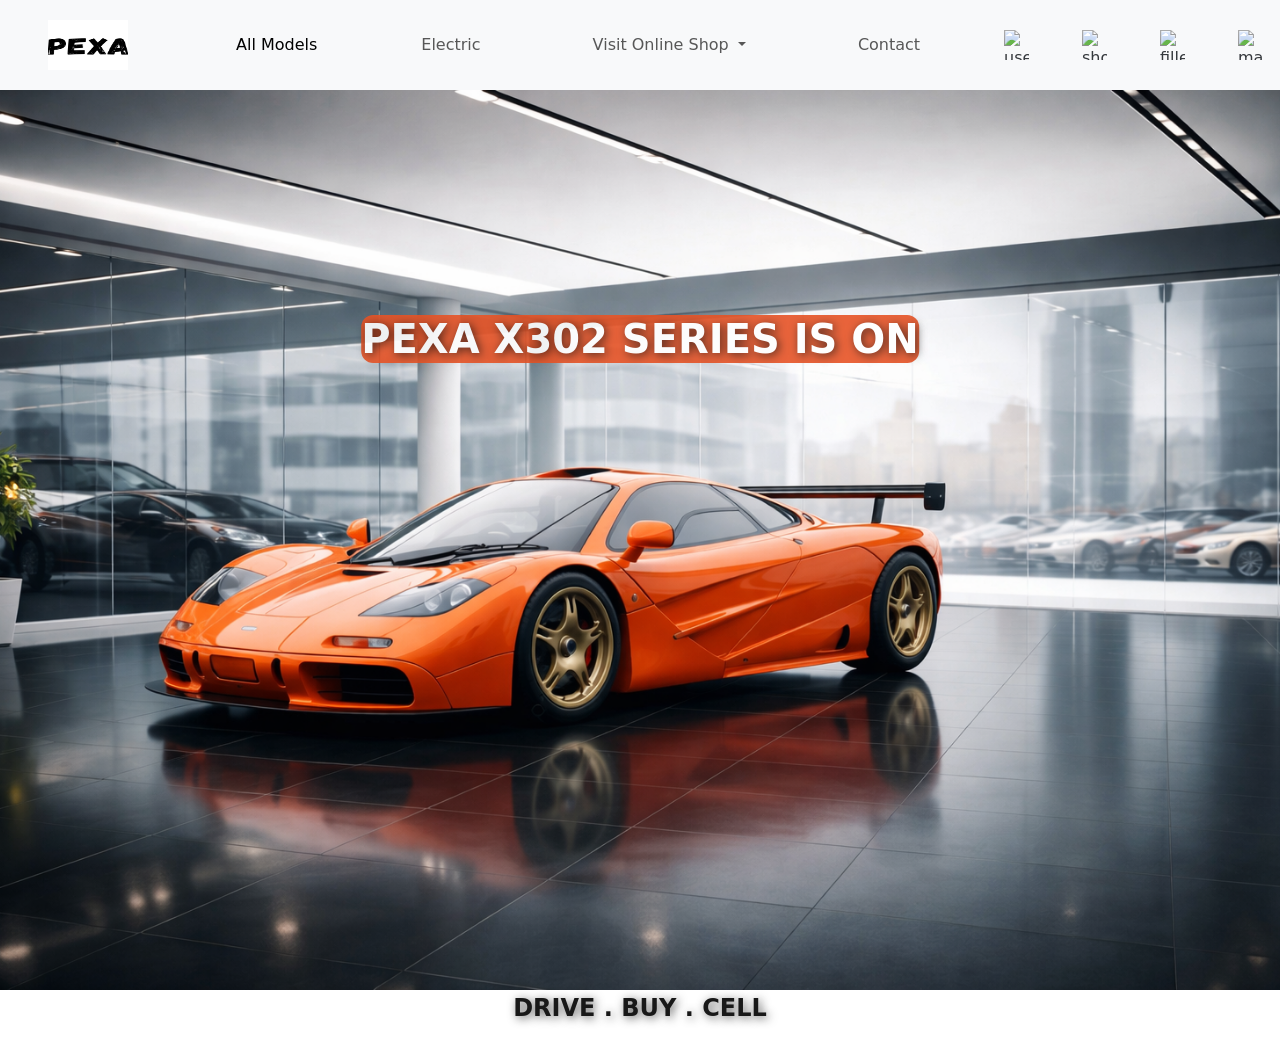
==== index.html @ ad5df34c "changes" ====
<!DOCTYPE html>
<html >
<head>
    <title>Pexa</title>
        <link href="https://cdn.jsdelivr.net/npm/bootstrap@5.3.8/dist/css/bootstrap.min.css" rel="stylesheet" integrity="sha384-sRIl4kxILFvY47J16cr9ZwB07vP4J8+LH7qKQnuqkuIAvNWLzeN8tE5YBujZqJLB" crossorigin="anonymous">
        <link rel="stylesheet" href="style.css">
</head>
<body>
  <script src="https://cdn.jsdelivr.net/npm/bootstrap@5.3.8/dist/js/bootstrap.bundle.min.js" integrity="sha384-FKyoEForCGlyvwx9Hj09JcYn3nv7wiPVlz7YYwJrWVcXK/BmnVDxM+D2scQbITxI" crossorigin="anonymous"></script>
    <nav  class="navbar navbar-expand-lg bg-body-tertiary py-1 "  class="navbar bg-dark border-bottom border-body"  class="navbar navbar-expand-lg bg-dark " >
        <div class="px-5 py-3">
<img src="./images/pexa.png" alt="" width="80" height="50"  ></div>
  <div class="container-fluid" >
   
    <button class="navbar-toggler" type="button" data-bs-toggle="collapse" data-bs-target="#navbarSupportedContent" aria-controls="navbarSupportedContent" aria-expanded="false" aria-label="Toggle navigation">
      <span class="navbar-toggler-icon"></span>
    </button>
    <div class="collapse navbar-collapse" id="navbarSupportedContent" >
      <ul class="navbar-nav me-auto mb-2 mb-lg-0" >
        <li class="nav-item">
          <a class="nav-link active px-5" aria-current="page" href="./about.html">All Models</a>
        </li>
        <li class="nav-item px-5">
          <a class="nav-link" href="./electric.html">Electric</a>
        </li> 
        <li class="nav-item dropdown px-5">
          <a class="nav-link dropdown-toggle" href="#" role="button" data-bs-toggle="dropdown" aria-expanded="false">
            Visit Online Shop
          </a>
          <ul class="dropdown-menu">
            <li><a class="dropdown-item" href="#">Buy New Vehicle</a></li>
            <li><a class="dropdown-item" href="#">Configure Your Own</a></li>
            <li><a class="dropdown-item" href="#">Current Offers</a></li>
            <li><hr class="dropdown-divider"></li>
            <li><a class="dropdown-item" href="#">PEXA Connected Drive Store</a></li>
          </ul>
          <li class="nav-item px-5" >
          <a class="nav-link" href="#">Contact</a>
        </li>
        </li>
      </ul>
    </div>
    <div class="d-flex align-items-center gap-5">
      <img width="50" height="50" src="https://img.icons8.com/ios-filled/50/user.png" class="icon" alt="user"/>
      <img width="50" height="50" src="https://img.icons8.com/ios-filled/50/shopping-cart.png" class="icon" alt="shopping-cart"/>      
      <img width="50" height="50" src="https://img.icons8.com/ios-filled/50/filled-like.png" class="icon" alt="filled-like"/>      
      <img width="64" height="64" src="https://img.icons8.com/glyph-neue/64/map-marker.png" class="icon" alt="map-marker"/>  
    </div>
  
</nav>
<section >
    <div class="position-relative">
      <img src="./images/car.png "   class="w-100 vh-100 object-fit-cover "  alt="car">
      
        <h1 class="position-absolute top-25 start-50 translate-middle-x text-white fw-bold"> 
          PEXA X302 SERIES IS ON</h1><br>
       <p class="position-absolute bottom-15 start-50 translate-middle-x text-black fw-bold fs-4">DRIVE . BUY . CELL</p>
      
</div>
</section><br><br>
</body>
</html>
---- style.css ----
*{
    margin: 0;
    padding: 0;
    box-sizing: border-box;
}
.position-absolute{
text-shadow:2px 2px 10px rgba(0,0,0,0.7);
}

.top-25{
top:25%;
}

.bottom-25{
bottom:25%;
}

h1,p{
text-shadow:2px 2px 10px rgba(0,0,0,0.7);
opacity: 0.9;
}
.position-relative img{
height:300px;
object-fit:cover;
}
h1{
    background-color: rgb(231, 84, 39);
    border-radius:12px;
}
.main{
    width: 100%;
    padding: 20px;
}
.icon{
    width: 30px;
    height: 30px;
    object-fit: contain;
    transition: 0.3s;
    opacity: 0.9;
    padding-right: 5px;
}
.icon:hover {
    transform: translateY(-5px);
    cursor: pointer;
}
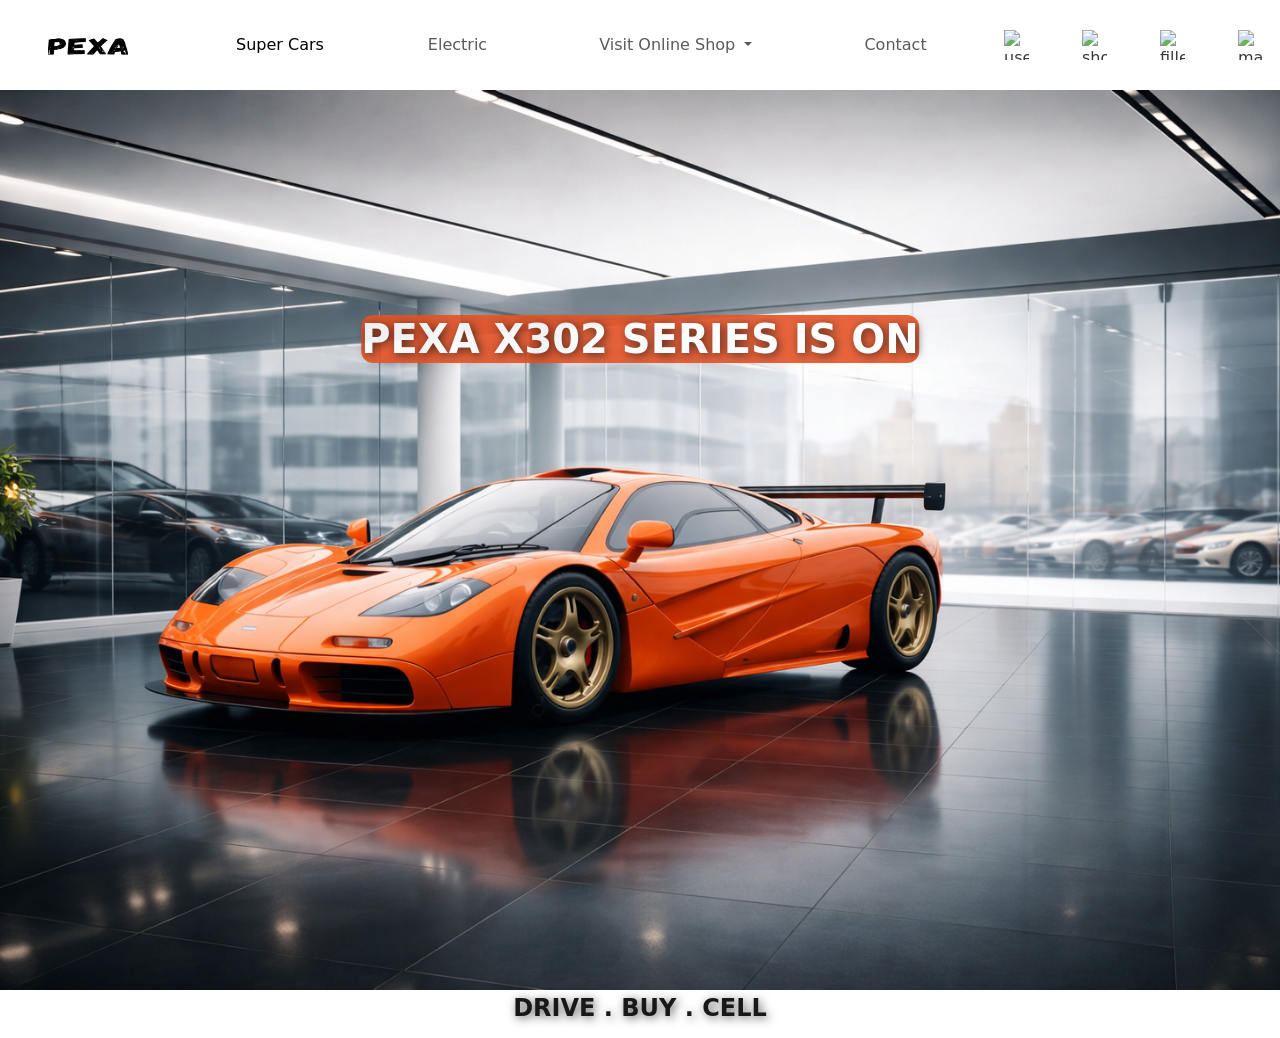
==== commit 5e0703f3: "changes" ====
--- a/index.html
+++ b/index.html
@@ -7,7 +7,7 @@
 </head>
 <body>
   <script src="https://cdn.jsdelivr.net/npm/bootstrap@5.3.8/dist/js/bootstrap.bundle.min.js" integrity="sha384-FKyoEForCGlyvwx9Hj09JcYn3nv7wiPVlz7YYwJrWVcXK/BmnVDxM+D2scQbITxI" crossorigin="anonymous"></script>
-    <nav  class="navbar navbar-expand-lg bg-body-tertiary py-1 "  class="navbar bg-dark border-bottom border-body"  class="navbar navbar-expand-lg bg-dark " >
+    <nav  class="navbar navbar-expand-lg bg-dark-teritary  py-1 "  class="navbar bg-dark border-bottom border-body"  class="navbar navbar-expand-lg bg-dark " >
         <div class="px-5 py-3">
 <img src="./images/pexa.png" alt="" width="80" height="50"  ></div>
   <div class="container-fluid" >
@@ -18,7 +18,7 @@
     <div class="collapse navbar-collapse" id="navbarSupportedContent" >
       <ul class="navbar-nav me-auto mb-2 mb-lg-0" >
         <li class="nav-item">
-          <a class="nav-link active px-5" aria-current="page" href="./about.html">All Models</a>
+          <a class="nav-link active px-5" aria-current="page" href="./about.html">Super Cars</a>
         </li>
         <li class="nav-item px-5">
           <a class="nav-link" href="./electric.html">Electric</a>
@@ -28,14 +28,14 @@
             Visit Online Shop
           </a>
           <ul class="dropdown-menu">
-            <li><a class="dropdown-item" href="#">Buy New Vehicle</a></li>
+            <li><a class="dropdown-item" href="./online.html">Buy New Vehicle</a></li>
             <li><a class="dropdown-item" href="#">Configure Your Own</a></li>
             <li><a class="dropdown-item" href="#">Current Offers</a></li>
             <li><hr class="dropdown-divider"></li>
             <li><a class="dropdown-item" href="#">PEXA Connected Drive Store</a></li>
           </ul>
           <li class="nav-item px-5" >
-          <a class="nav-link" href="#">Contact</a>
+          <a class="nav-link" href="./contact.html">Contact</a>
         </li>
         </li>
       </ul>
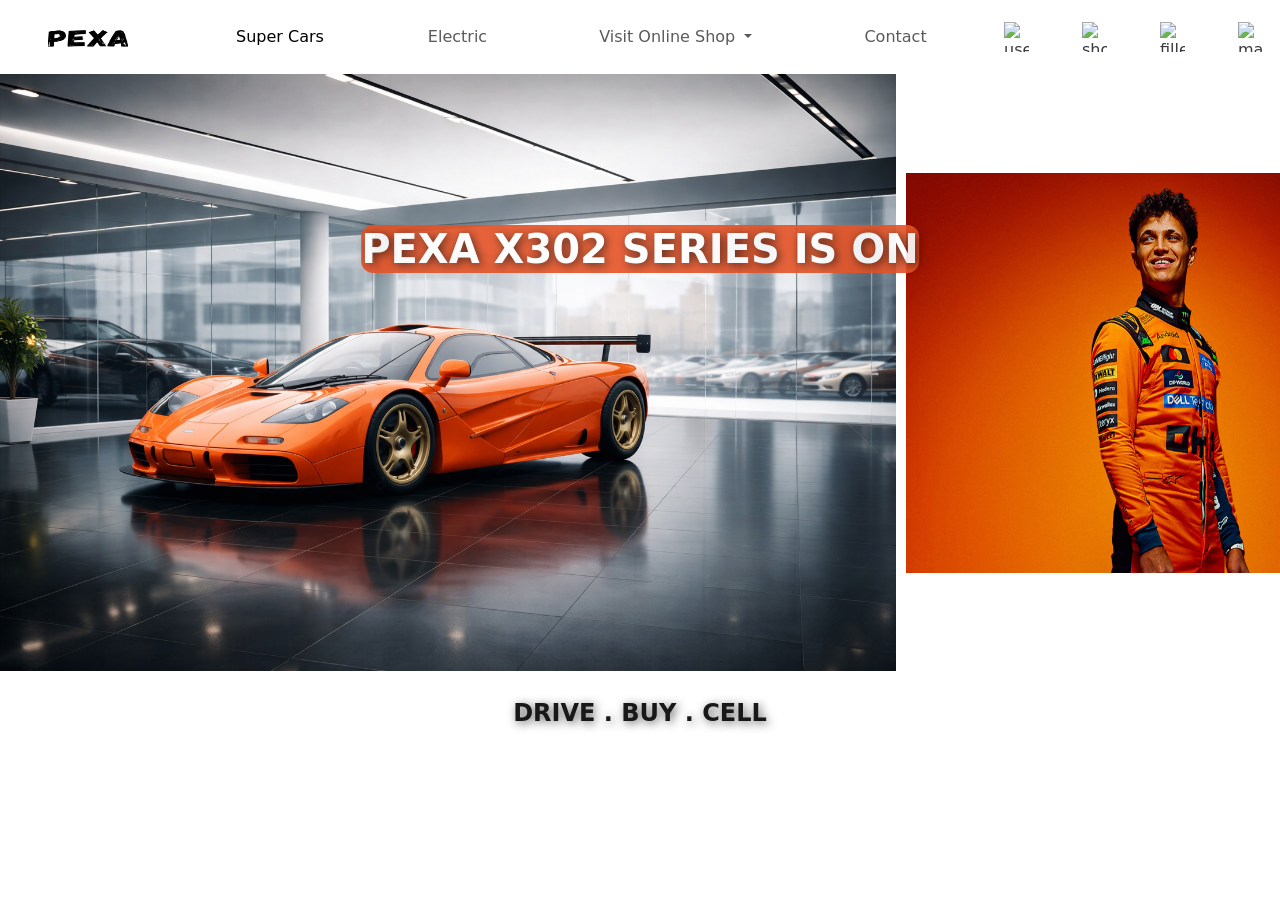
==== commit 1646cd4c: "changes" ====
--- a/index.html
+++ b/index.html
@@ -8,7 +8,7 @@
 <body>
   <script src="https://cdn.jsdelivr.net/npm/bootstrap@5.3.8/dist/js/bootstrap.bundle.min.js" integrity="sha384-FKyoEForCGlyvwx9Hj09JcYn3nv7wiPVlz7YYwJrWVcXK/BmnVDxM+D2scQbITxI" crossorigin="anonymous"></script>
     <nav  class="navbar navbar-expand-lg bg-dark-teritary  py-1 "  class="navbar bg-dark border-bottom border-body"  class="navbar navbar-expand-lg bg-dark " >
-        <div class="px-5 py-3">
+        <div class="px-5 py-2">
 <img src="./images/pexa.png" alt="" width="80" height="50"  ></div>
   <div class="container-fluid" >
    
@@ -49,14 +49,18 @@
   
 </nav>
 <section >
-    <div class="position-relative">
-      <img src="./images/car.png "   class="w-100 vh-100 object-fit-cover "  alt="car">
+  
+    <div class="img-container">
+       <img src="./images/car.png" class="main-img">
       
-        <h1 class="position-absolute top-25 start-50 translate-middle-x text-white fw-bold"> 
+        <img src="./images/pic.jpg" class="side-img">
+       </div>
+          
+      <h1 class="position-absolute top-25 start-50 translate-middle-x text-white fw-bold"> 
           PEXA X302 SERIES IS ON</h1><br>
        <p class="position-absolute bottom-15 start-50 translate-middle-x text-black fw-bold fs-4">DRIVE . BUY . CELL</p>
-      
-</div>
+      </div>
+
 </section><br><br>
 </body>
 </html>
--- a/style.css
+++ b/style.css
@@ -20,9 +20,13 @@
 opacity: 0.9;
 }
 .position-relative img{
-height:300px;
-object-fit:cover;
+  height:500px;
+   object-fit:cover;
+width: 100%;
 }
+
+
+
 h1{
     background-color: rgb(231, 84, 39);
     border-radius:12px;
@@ -42,4 +46,18 @@
 .icon:hover {
     transform: translateY(-5px);
     cursor: pointer;
+}
+.img-container {
+  display: flex;
+  align-items: center;
+}   
+
+.main-img {
+  width: 70%;
+}
+
+.side-img {
+  width: 520px;
+  height: 400px;
+  margin-left: 10px; /* space between images */
 }   
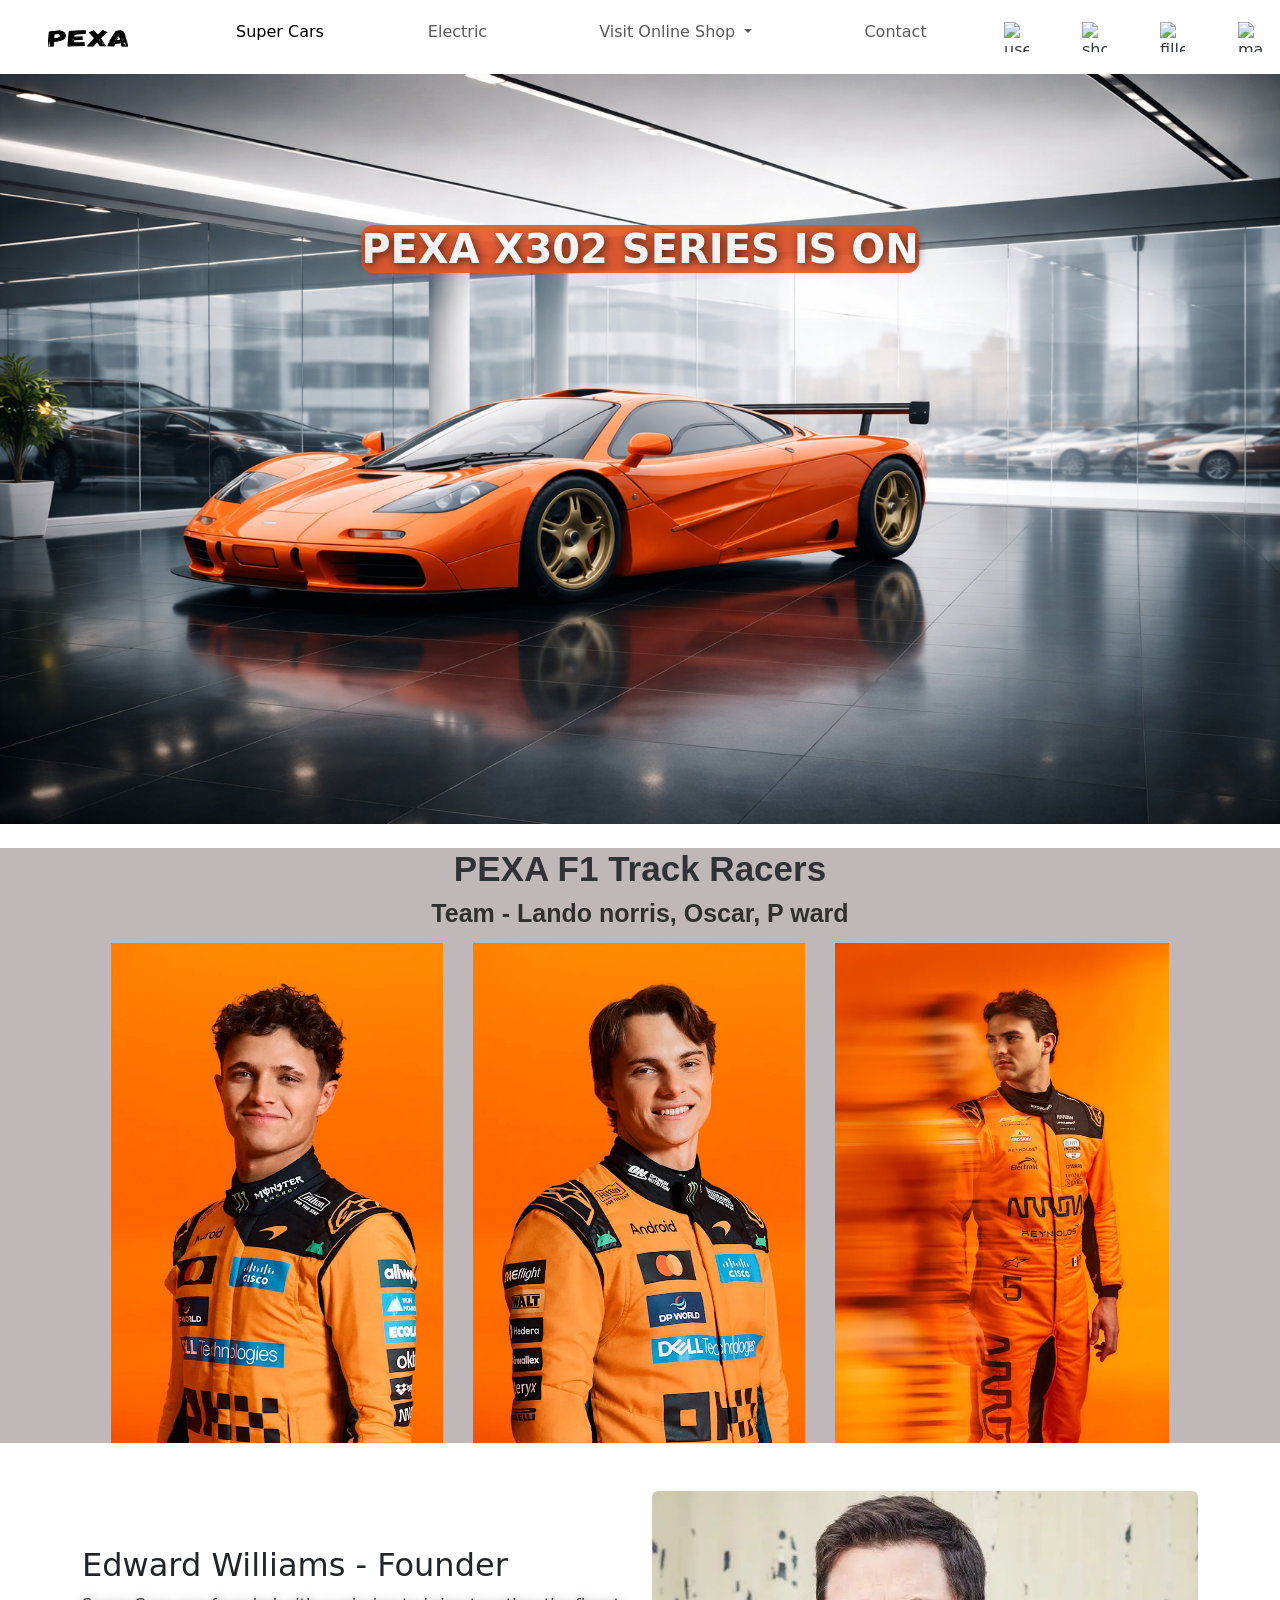
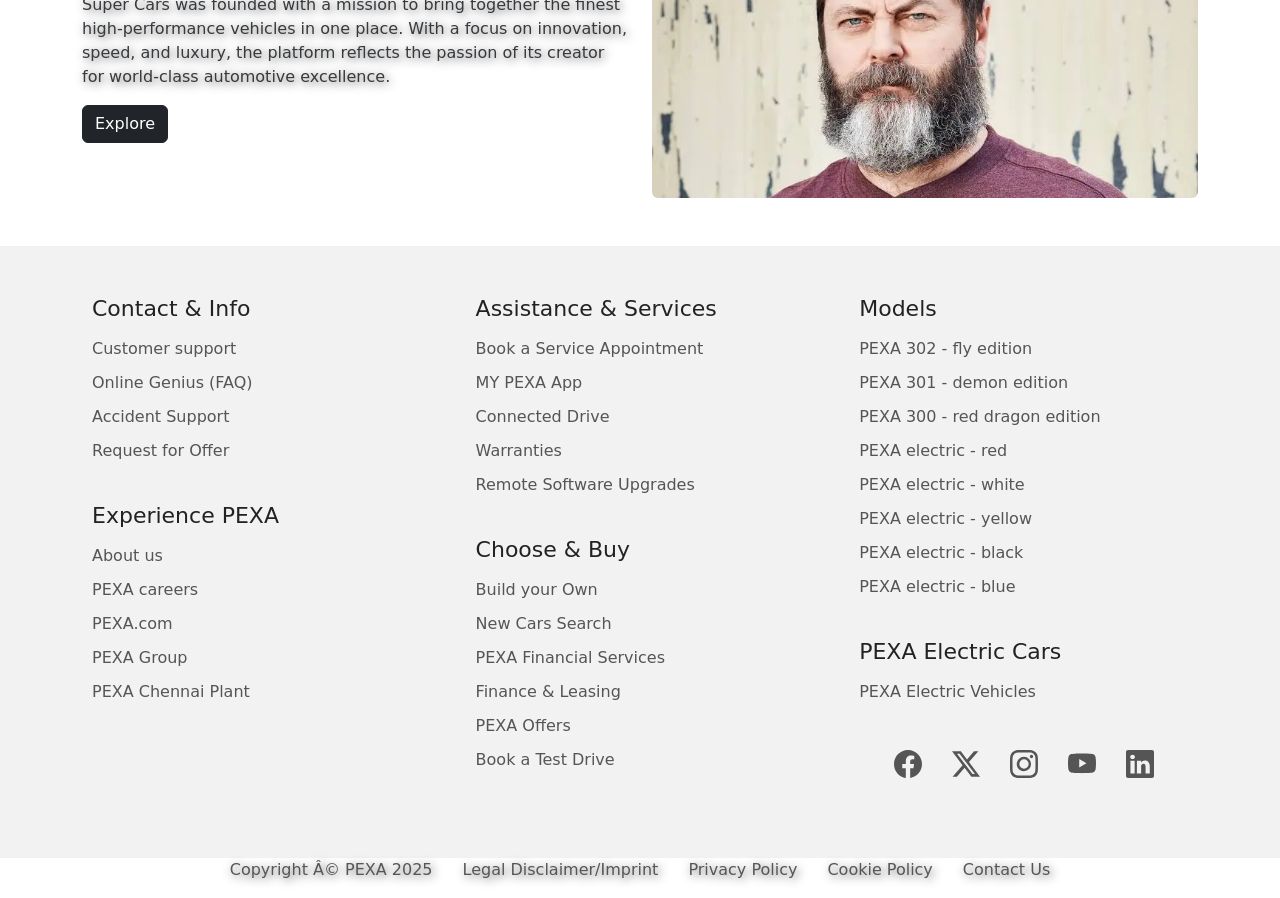
==== commit f587902e: "test" ====
--- a/index.html
+++ b/index.html
@@ -5,6 +5,7 @@
         <link href="https://cdn.jsdelivr.net/npm/bootstrap@5.3.8/dist/css/bootstrap.min.css" rel="stylesheet" integrity="sha384-sRIl4kxILFvY47J16cr9ZwB07vP4J8+LH7qKQnuqkuIAvNWLzeN8tE5YBujZqJLB" crossorigin="anonymous">
         <link rel="stylesheet" href="style.css">
 </head>
+
 <body>
   <script src="https://cdn.jsdelivr.net/npm/bootstrap@5.3.8/dist/js/bootstrap.bundle.min.js" integrity="sha384-FKyoEForCGlyvwx9Hj09JcYn3nv7wiPVlz7YYwJrWVcXK/BmnVDxM+D2scQbITxI" crossorigin="anonymous"></script>
     <nav  class="navbar navbar-expand-lg bg-dark-teritary  py-1 "  class="navbar bg-dark border-bottom border-body"  class="navbar navbar-expand-lg bg-dark " >
@@ -52,15 +53,141 @@
   
     <div class="img-container">
        <img src="./images/car.png" class="main-img">
-      
-        <img src="./images/pic.jpg" class="side-img">
        </div>
           
       <h1 class="position-absolute top-25 start-50 translate-middle-x text-white fw-bold"> 
           PEXA X302 SERIES IS ON</h1><br>
-       <p class="position-absolute bottom-15 start-50 translate-middle-x text-black fw-bold fs-4">DRIVE . BUY . CELL</p>
-      </div>
+</section>
+<section class="f1">
+  <h2 class="text-center">PEXA F1 Track Racers</h2>
+  <h3 class="text-center">Team - Lando norris, Oscar, P ward</h3>
+    <div class="race">
+      <img src="./images/lando_norris_world_champion_web.webp" alt="">
+      <img src="./images/2026_web_team_Oscar_2.webp" alt="">
+    <img src="./images/PWard__206.webp" alt=""></div>
+      </section>
+      
+      <section>
+        <div class="container my-5">
+  <div class="row align-items-center">
 
-</section><br><br>
+    <!-- Left Side Text -->
+    <div class="col-md-6">
+      <h2>Edward Williams - Founder </h2>
+      
+      <p>
+       Super Cars was founded with a mission to bring together the finest high-performance vehicles in one place. With a focus on innovation, speed, and luxury, the platform reflects the passion of its creator for world-class automotive excellence.
+      </p>
+      <button class="btn btn-dark">Explore</button>
+    </div>
+
+    <!-- Right Side Image -->
+    <div class="col-md-6">
+      <img src="./images/images.webp" class="img-fluid rounded" alt="car">
+    </div>
+
+  </div>
+</div>  
+      </section>
+
+<section class="footer">
+  <div class="container">
+
+    <!-- Column 1 -->
+    <div class="column">
+      <h3>Contact & Info</h3>
+      <ul>
+        <li>Customer support</li>
+        <li>Online Genius (FAQ)</li>
+        <li>Accident Support</li>
+        <li>Request for Offer</li>
+      </ul>
+
+      <h3 class="mt">Experience PEXA</h3>
+      <ul>
+        <li>About us</li>
+        <li>PEXA careers</li>
+        <li>PEXA.com</li>
+        <li>PEXA Group</li>
+        <li>PEXA Chennai Plant</li>
+      </ul>
+    </div>
+
+    <!-- Column 2 -->
+    <div class="column">
+      <h3>Assistance & Services</h3>
+      <ul>
+        <li>Book a Service Appointment</li>
+        <li>MY PEXA App</li>
+        <li>Connected Drive</li>
+        <li>Warranties</li>
+        <li>Remote Software Upgrades</li>
+      </ul>
+
+      <h3 class="mt">Choose & Buy</h3>
+      <ul>
+        <li>Build your Own</li>
+        <li>New Cars Search</li>
+        <li>PEXA Financial Services</li>
+        <li>Finance & Leasing</li>
+        <li>PEXA Offers</li>
+        <li>Book a Test Drive</li>
+      </ul>
+    </div>
+
+    <!-- Column 3 -->
+    <div class="column">
+      <h3>Models</h3>
+      <ul>
+        <li>PEXA 302 - fly edition</li>
+        <li>PEXA 301 - demon edition</li>
+        <li>PEXA 300 - red dragon edition</li>
+        <li>PEXA electric - red</li>
+        <li>PEXA electric - white</li>
+        <li>PEXA electric - yellow</li>
+        <li>PEXA electric - black</li>
+        <li>PEXA electric - blue</li>
+
+      </ul>
+
+      <h3 class="mt">PEXA  Electric Cars</h3>
+      <ul>
+        <li>PEXA Electric Vehicles</li>
+      </ul>
+    
+    <div class="icons">
+      
+      <svg class="social" xmlns="http://www.w3.org/2000/svg" width="16" height="16" fill="currentColor" class="bi bi-facebook" viewBox="0 0 16 16">
+  <path d="M16 8.049c0-4.446-3.582-8.05-8-8.05C3.58 0-.002 3.603-.002 8.05c0 4.017 2.926 7.347 6.75 7.951v-5.625h-2.03V8.05H6.75V6.275c0-2.017 1.195-3.131 3.022-3.131.876 0 1.791.157 1.791.157v1.98h-1.009c-.993 0-1.303.621-1.303 1.258v1.51h2.218l-.354 2.326H9.25V16c3.824-.604 6.75-3.934 6.75-7.951"/>
+</svg>
+<svg class="social" xmlns="http://www.w3.org/2000/svg" width="16" height="16" fill="currentColor" class="bi bi-twitter-x" viewBox="0 0 16 16">
+  <path d="M12.6.75h2.454l-5.36 6.142L16 15.25h-4.937l-3.867-5.07-4.425 5.07H.316l5.733-6.57L0 .75h5.063l3.495 4.633L12.601.75Zm-.86 13.028h1.36L4.323 2.145H2.865z"/>
+</svg>
+
+<svg class="social" xmlns="http://www.w3.org/2000/svg" width="16" height="16" fill="currentColor" class="bi bi-instagram" viewBox="0 0 16 16">
+  <path d="M8 0C5.829 0 5.556.01 4.703.048 3.85.088 3.269.222 2.76.42a3.9 3.9 0 0 0-1.417.923A3.9 3.9 0 0 0 .42 2.76C.222 3.268.087 3.85.048 4.7.01 5.555 0 5.827 0 8.001c0 2.172.01 2.444.048 3.297.04.852.174 1.433.372 1.942.205.526.478.972.923 1.417.444.445.89.719 1.416.923.51.198 1.09.333 1.942.372C5.555 15.99 5.827 16 8 16s2.444-.01 3.298-.048c.851-.04 1.434-.174 1.943-.372a3.9 3.9 0 0 0 1.416-.923c.445-.445.718-.891.923-1.417.197-.509.332-1.09.372-1.942C15.99 10.445 16 10.173 16 8s-.01-2.445-.048-3.299c-.04-.851-.175-1.433-.372-1.941a3.9 3.9 0 0 0-.923-1.417A3.9 3.9 0 0 0 13.24.42c-.51-.198-1.092-.333-1.943-.372C10.443.01 10.172 0 7.998 0zm-.717 1.442h.718c2.136 0 2.389.007 3.232.046.78.035 1.204.166 1.486.275.373.145.64.319.92.599s.453.546.598.92c.11.281.24.705.275 1.485.039.843.047 1.096.047 3.231s-.008 2.389-.047 3.232c-.035.78-.166 1.203-.275 1.485a2.5 2.5 0 0 1-.599.919c-.28.28-.546.453-.92.598-.28.11-.704.24-1.485.276-.843.038-1.096.047-3.232.047s-2.39-.009-3.233-.047c-.78-.036-1.203-.166-1.485-.276a2.5 2.5 0 0 1-.92-.598 2.5 2.5 0 0 1-.6-.92c-.109-.281-.24-.705-.275-1.485-.038-.843-.046-1.096-.046-3.233s.008-2.388.046-3.231c.036-.78.166-1.204.276-1.486.145-.373.319-.64.599-.92s.546-.453.92-.598c.282-.11.705-.24 1.485-.276.738-.034 1.024-.044 2.515-.045zm4.988 1.328a.96.96 0 1 0 0 1.92.96.96 0 0 0 0-1.92m-4.27 1.122a4.109 4.109 0 1 0 0 8.217 4.109 4.109 0 0 0 0-8.217m0 1.441a2.667 2.667 0 1 1 0 5.334 2.667 2.667 0 0 1 0-5.334"/>
+</svg>
+
+<svg class="social" xmlns="http://www.w3.org/2000/svg" width="16" height="16" fill="currentColor" class="bi bi-youtube" viewBox="0 0 16 16">
+  <path d="M8.051 1.999h.089c.822.003 4.987.033 6.11.335a2.01 2.01 0 0 1 1.415 1.42c.101.38.172.883.22 1.402l.01.104.022.26.008.104c.065.914.073 1.77.074 1.957v.075c-.001.194-.01 1.108-.082 2.06l-.008.105-.009.104c-.05.572-.124 1.14-.235 1.558a2.01 2.01 0 0 1-1.415 1.42c-1.16.312-5.569.334-6.18.335h-.142c-.309 0-1.587-.006-2.927-.052l-.17-.006-.087-.004-.171-.007-.171-.007c-1.11-.049-2.167-.128-2.654-.26a2.01 2.01 0 0 1-1.415-1.419c-.111-.417-.185-.986-.235-1.558L.09 9.82l-.008-.104A31 31 0 0 1 0 7.68v-.123c.002-.215.01-.958.064-1.778l.007-.103.003-.052.008-.104.022-.26.01-.104c.048-.519.119-1.023.22-1.402a2.01 2.01 0 0 1 1.415-1.42c.487-.13 1.544-.21 2.654-.26l.17-.007.172-.006.086-.003.171-.007A100 100 0 0 1 7.858 2zM6.4 5.209v4.818l4.157-2.408z"/>
+</svg>
+
+<svg class="social" xmlns="http://www.w3.org/2000/svg" width="16" height="16" fill="currentColor" class="bi bi-linkedin" viewBox="0 0 16 16">
+  <path d="M0 1.146C0 .513.526 0 1.175 0h13.65C15.474 0 16 .513 16 1.146v13.708c0 .633-.526 1.146-1.175 1.146H1.175C.526 16 0 15.487 0 14.854zm4.943 12.248V6.169H2.542v7.225zm-1.2-8.212c.837 0 1.358-.554 1.358-1.248-.015-.709-.52-1.248-1.342-1.248S2.4 3.226 2.4 3.934c0 .694.521 1.248 1.327 1.248zm4.908 8.212V9.359c0-.216.016-.432.08-.586.173-.431.568-.878 1.232-.878.869 0 1.216.662 1.216 1.634v3.865h2.401V9.25c0-2.22-1.184-3.252-2.764-3.252-1.274 0-1.845.7-2.165 1.193v.025h-.016l.016-.025V6.169h-2.4c.03.678 0 7.225 0 7.225z"/>
+</svg>
+  </div>
+</section>
+
+  <div class="foot">
+    
+      <p class="para">Copyright © PEXA  2025</p>
+      <p class="para" >Legal Disclaimer/Imprint</p>
+      <p class="para" >Privacy Policy</p>
+      <p class="para">Cookie Policy</p>
+      <p class="para">Contact Us</p>
+  
+</div>
+    
+
 </body>
 </html>
--- a/style.css
+++ b/style.css
@@ -53,11 +53,119 @@
 }   
 
 .main-img {
-  width: 70%;
+  width: 100%;
+  height: 750px;
 }
 
 .side-img {
   width: 520px;
   height: 400px;
   margin-left: 10px; /* space between images */
-}   +}   
+
+        .footer{
+          background-color: #f2f2f2;
+          padding: 50px 80px;
+        }
+        .container{
+          display: flex;
+          justify-content: space-between;
+          flex-wrap: wrap;
+        }
+        .column{
+          width: 30%;
+          min-width: 250px;
+        }
+        h3{
+          font-size: 22px;
+          margin-bottom: 15px;
+          color: #222;
+        }
+        ul {
+          list-style: none;
+          padding: 0;
+        }
+        ul li {
+          margin-bottom: 10px;
+          color: #555;
+          cursor: pointer;
+          transition: 0.3s;
+        }
+        ul li:hover {
+          color: #000;
+        }
+        .mt {
+          margin-top: 40px;
+        }
+        .icons{
+          display: flex;
+          justify-content: center;   /* center horizontally */
+          align-items: center;
+          gap: 30px;                 /* space between icons */
+          padding: 30px 0;
+          
+        }
+        .social{
+          font-size: 32px;
+          height: 28px;
+          width: 28px;
+          color: #555;
+          cursor: pointer;
+          transition: 0.3s;
+        }
+        .social:hover{
+          transform: scale(1.2);
+          color: black;
+        }
+        .icon{
+    width: 30px;
+    height: 30px;
+    object-fit: contain;
+    transition: 0.3s;
+    opacity: 0.9;
+    padding-right: 5px;
+}
+       .icon:hover {
+          transform: translateY(-5px);
+            cursor: pointer;
+          }
+          .foot{
+            display: flex;
+            justify-content: center;
+            align-items: center;
+            gap: 30px;
+            color: #444;
+          }
+          .para{
+            
+             gap: 30px;
+            color: #444;  
+          }
+          .para:hover{
+            
+            cursor: pointer;
+            color: black;
+          }
+          .f1{
+            background: #c0b8b8;
+          }
+          .race{
+            display: flex;
+            justify-content: center;
+            gap: 30px;
+            height: 500px;
+            cursor: pointer;
+          }
+          .f1 h2{
+            font-size: 35px;
+            font-weight: bold;
+            opacity: 0.9;
+            font-family: Impact, Haettenschweiler, 'Arial Narrow Bold', sans-serif;
+          }
+          .f1 h3{
+            font-size: 25px;
+            font-weight: bold;
+            opacity: 0.9;
+            font-family: 'Franklin Gothic Medium', 'Arial Narrow', Arial, sans-serif;
+          }
+         
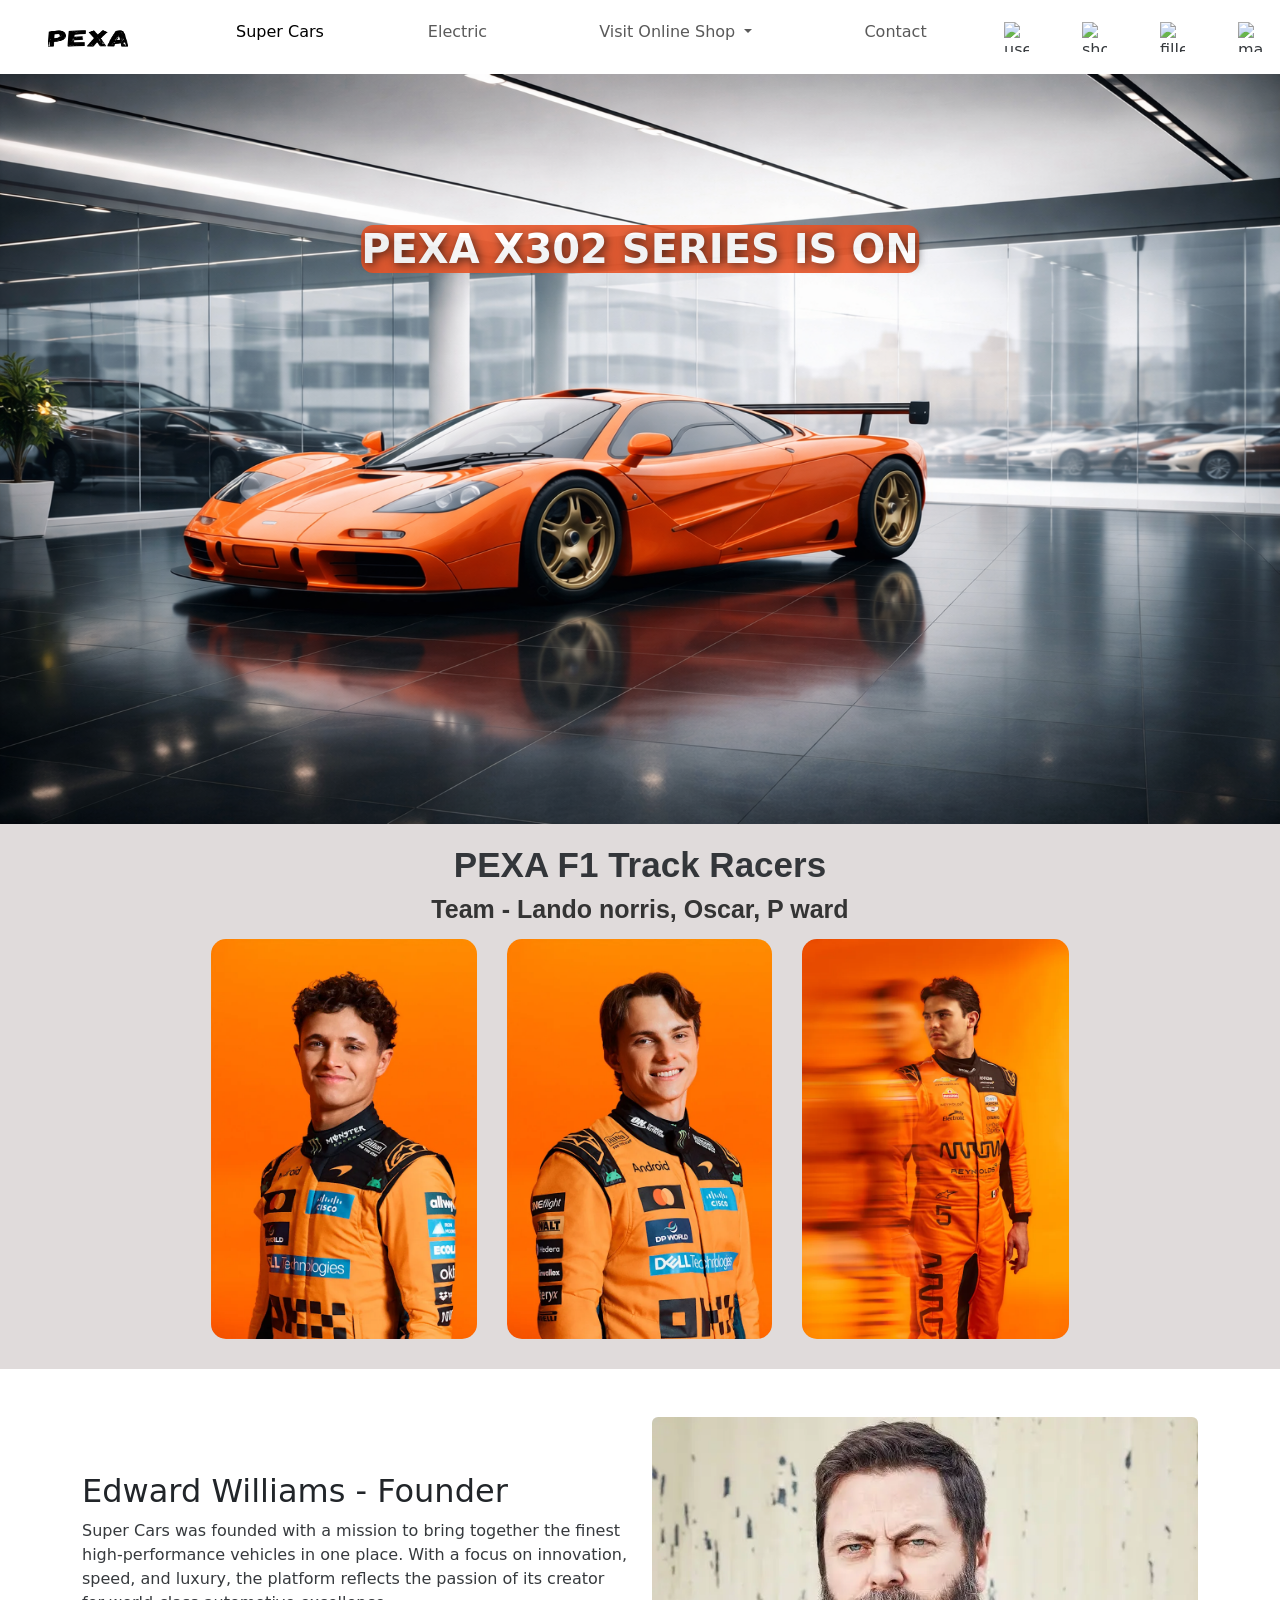
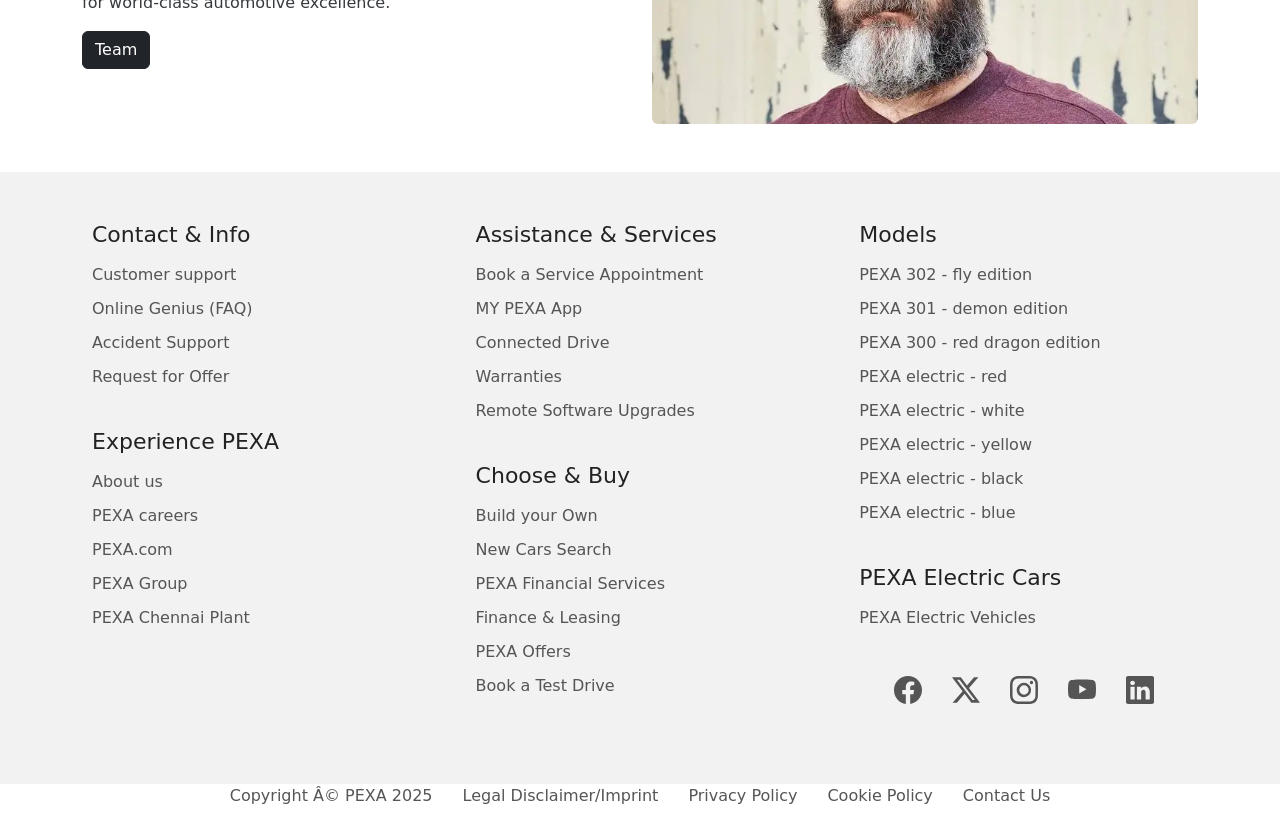
==== commit 90163986: "changes" ====
--- a/index.html
+++ b/index.html
@@ -56,15 +56,17 @@
        </div>
           
       <h1 class="position-absolute top-25 start-50 translate-middle-x text-white fw-bold"> 
-          PEXA X302 SERIES IS ON</h1><br>
+          PEXA X302 SERIES IS ON</h1>
 </section>
 <section class="f1">
   <h2 class="text-center">PEXA F1 Track Racers</h2>
   <h3 class="text-center">Team - Lando norris, Oscar, P ward</h3>
-    <div class="race">
-      <img src="./images/lando_norris_world_champion_web.webp" alt="">
-      <img src="./images/2026_web_team_Oscar_2.webp" alt="">
-    <img src="./images/PWard__206.webp" alt=""></div>
+    <!-- From Uiverse.io by alexruix --> 
+<div class="race">
+  <img src="./images/lando_norris_world_champion_web.webp" alt="">
+  <img src="./images/2026_web_team_Oscar_2.webp" alt="">
+  <img src="./images/PWard__206.webp" alt="">
+</div>
       </section>
       
       <section>
@@ -73,12 +75,11 @@
 
     <!-- Left Side Text -->
     <div class="col-md-6">
-      <h2>Edward Williams - Founder </h2>
-      
+      <h2 >Edward Williams - Founder </h2>
       <p>
        Super Cars was founded with a mission to bring together the finest high-performance vehicles in one place. With a focus on innovation, speed, and luxury, the platform reflects the passion of its creator for world-class automotive excellence.
       </p>
-      <button class="btn btn-dark">Explore</button>
+      <button class="btn btn-dark">Team</button>
     </div>
 
     <!-- Right Side Image -->
@@ -190,4 +191,4 @@
     
 
 </body>
-</html>+</html>
--- a/style.css
+++ b/style.css
@@ -16,7 +16,7 @@
 }
 
 h1,p{
-text-shadow:2px 2px 10px rgba(0,0,0,0.7);
+
 opacity: 0.9;
 }
 .position-relative img{
@@ -135,11 +135,13 @@
             align-items: center;
             gap: 30px;
             color: #444;
+            
           }
           .para{
             
              gap: 30px;
-            color: #444;  
+            color: #444; 
+            
           }
           .para:hover{
             
@@ -147,14 +149,24 @@
             color: black;
           }
           .f1{
-            background: #c0b8b8;
-          }
+            background: #e0dbdb;
+            padding-bottom: 30px;
+            padding-top: 20px;
+          }   
           .race{
             display: flex;
             justify-content: center;
             gap: 30px;
-            height: 500px;
+            height: 400px;
             cursor: pointer;
+          }
+          .race img{
+            border-radius: 15px;
+            transition: transform .5s; 
+          }
+          .race img:hover{
+              transform: scale(1.1);
+              box-shadow: 0 8px 16px rgba(36, 35, 35, 0.959);  
           }
           .f1 h2{
             font-size: 35px;
@@ -168,4 +180,5 @@
             opacity: 0.9;
             font-family: 'Franklin Gothic Medium', 'Arial Narrow', Arial, sans-serif;
           }
-         +          
+         
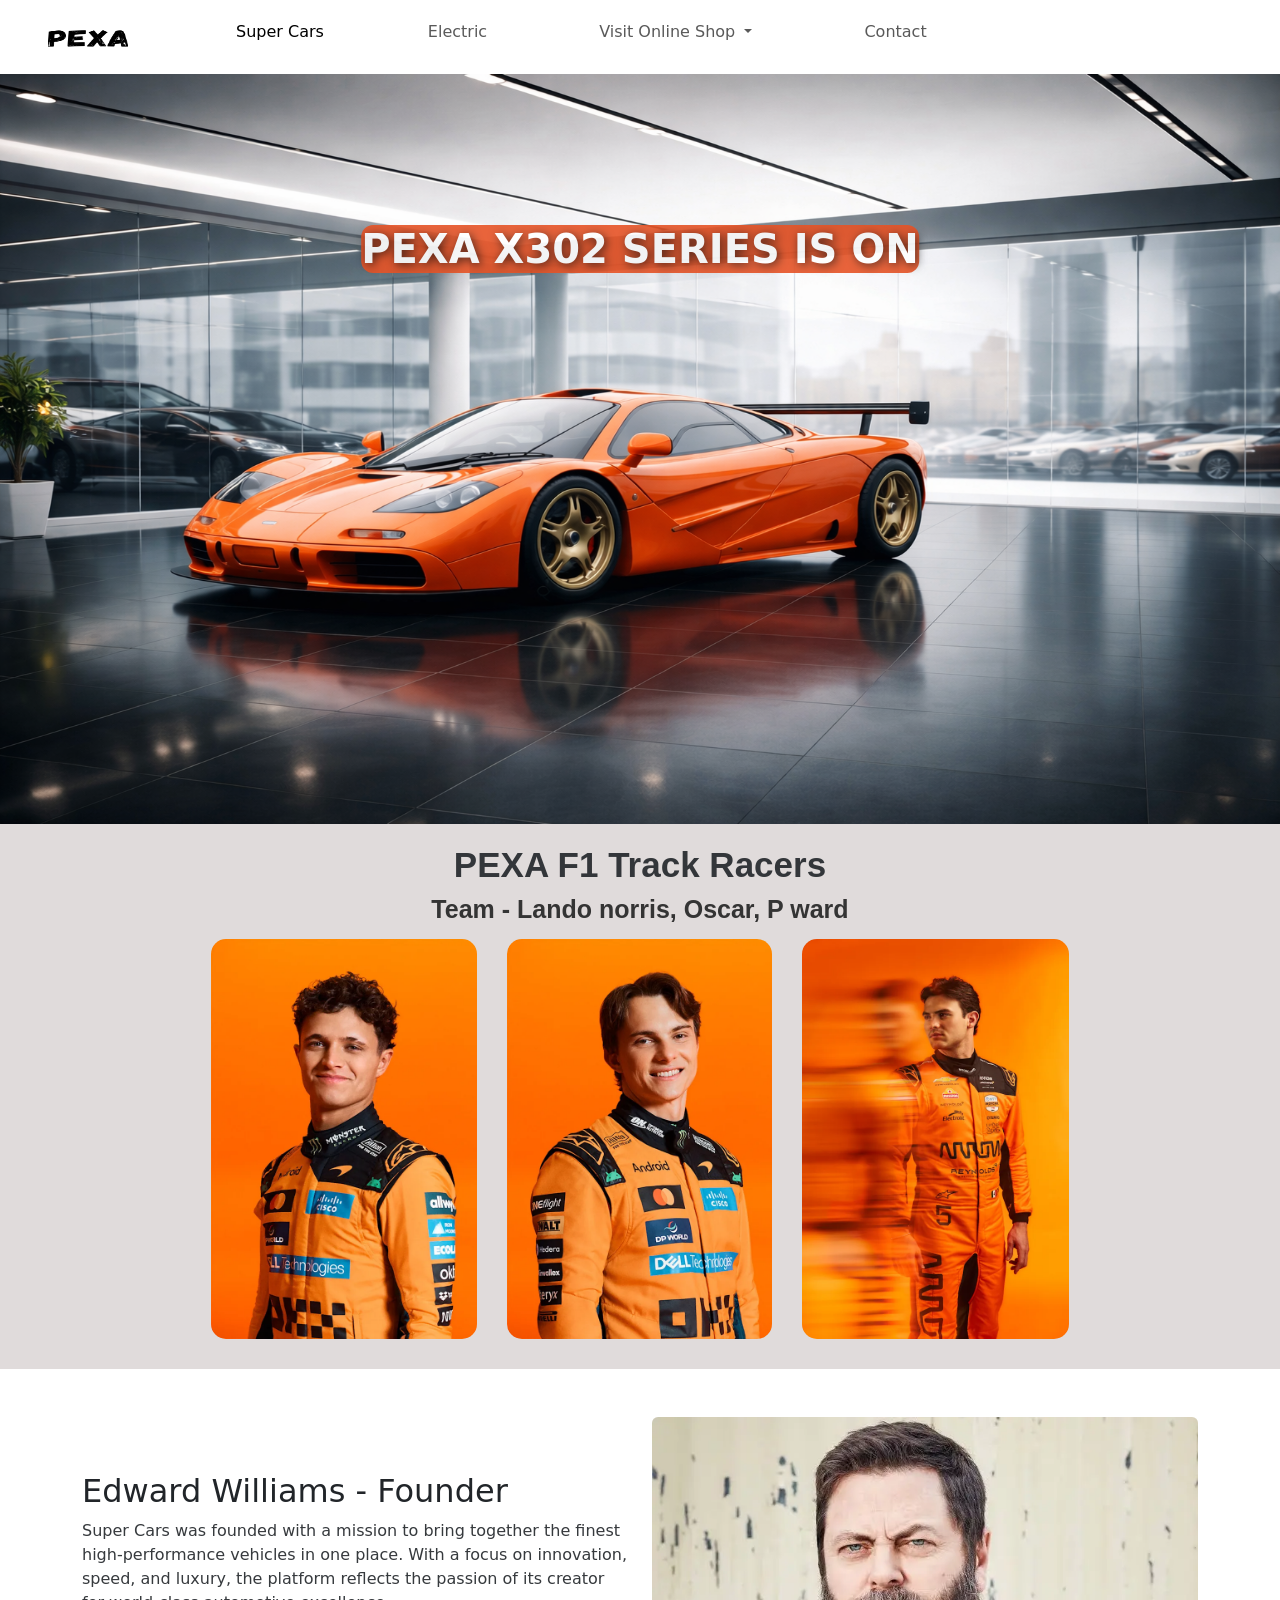
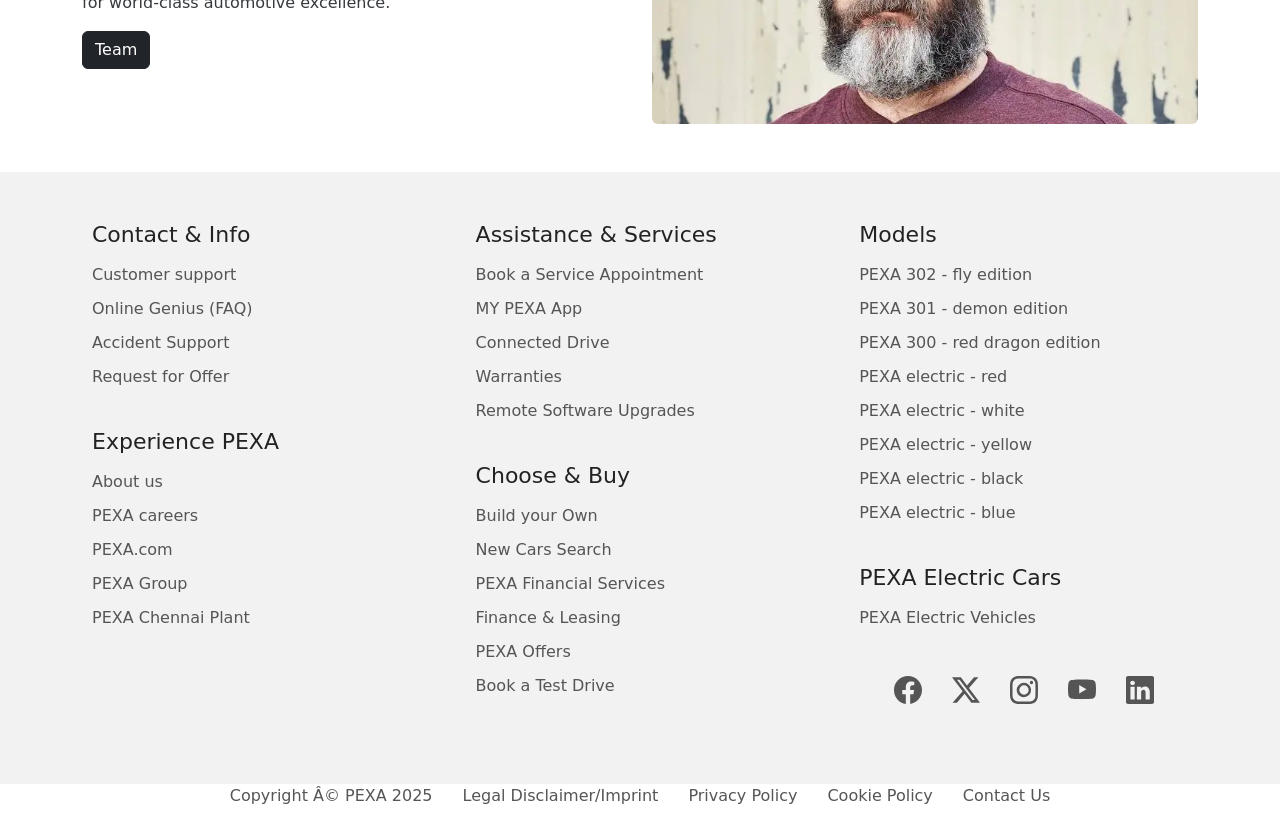
==== commit 83299874: "changes" ====
--- a/index.html
+++ b/index.html
@@ -30,10 +30,10 @@
           </a>
           <ul class="dropdown-menu">
             <li><a class="dropdown-item" href="./online.html">Buy New Vehicle</a></li>
-            <li><a class="dropdown-item" href="#">Configure Your Own</a></li>
-            <li><a class="dropdown-item" href="#">Current Offers</a></li>
+            <li><a class="dropdown-item" href="./service.html">Services</a></li>
+            <li><a class="dropdown-item" href="./offers.html">Current Offers</a></li>
             <li><hr class="dropdown-divider"></li>
-            <li><a class="dropdown-item" href="#">PEXA Connected Drive Store</a></li>
+            <!-- <li><a class="dropdown-item" href="#">Test Drive</a></li> -->
           </ul>
           <li class="nav-item px-5" >
           <a class="nav-link" href="./contact.html">Contact</a>
@@ -41,12 +41,12 @@
         </li>
       </ul>
     </div>
-    <div class="d-flex align-items-center gap-5">
+    <!-- <div class="d-flex align-items-center gap-5">
       <img width="50" height="50" src="https://img.icons8.com/ios-filled/50/user.png" class="icon" alt="user"/>
       <img width="50" height="50" src="https://img.icons8.com/ios-filled/50/shopping-cart.png" class="icon" alt="shopping-cart"/>      
       <img width="50" height="50" src="https://img.icons8.com/ios-filled/50/filled-like.png" class="icon" alt="filled-like"/>      
       <img width="64" height="64" src="https://img.icons8.com/glyph-neue/64/map-marker.png" class="icon" alt="map-marker"/>  
-    </div>
+    </div> -->
   
 </nav>
 <section >
@@ -63,7 +63,7 @@
   <h3 class="text-center">Team - Lando norris, Oscar, P ward</h3>
     <!-- From Uiverse.io by alexruix --> 
 <div class="race">
-  <img src="./images/lando_norris_world_champion_web.webp" alt="">
+ <img src="./images/lando_norris_world_champion_web.webp" alt="">
   <img src="./images/2026_web_team_Oscar_2.webp" alt="">
   <img src="./images/PWard__206.webp" alt="">
 </div>
